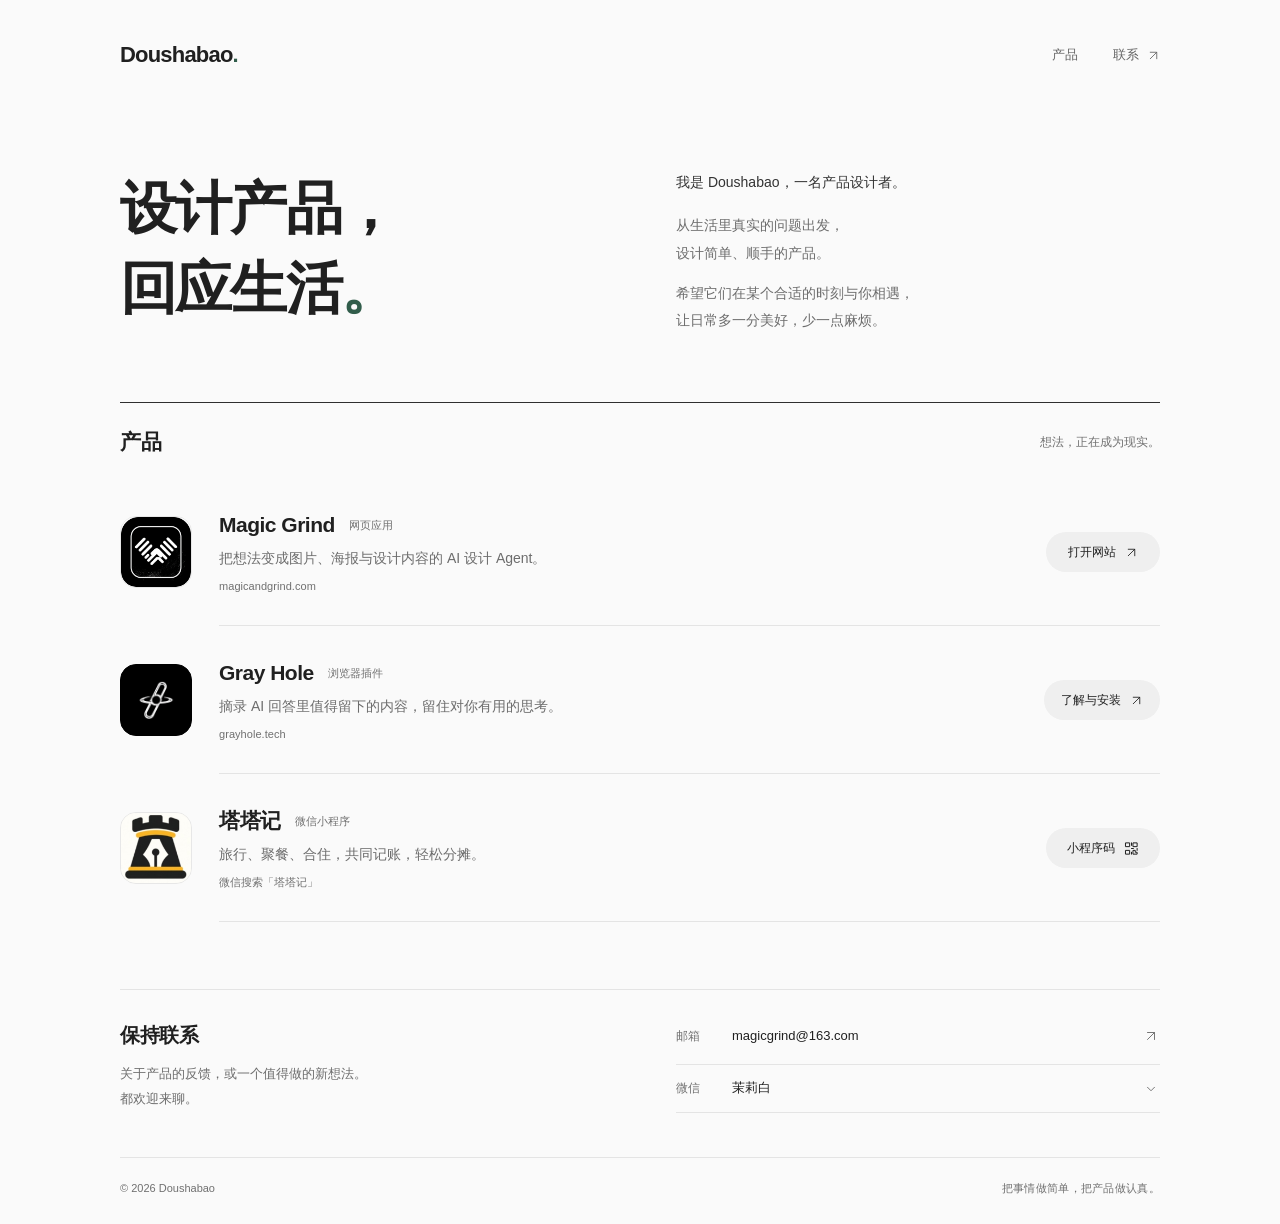
==== index.html @ c33c97a8 "feat: launch minimal Doushabao product directory" ====
<!doctype html>
<html lang="zh-CN">
<head>
<meta charset="UTF-8"><meta name="viewport" content="width=device-width, initial-scale=1">
<meta name="theme-color" content="#fafafa"><meta name="description" content="我是 Doushabao，一名产品设计者。从日常中真实的问题出发，设计简单、顺手的产品。探索 Magic Grind、Gray Hole 和塔塔记。">
<title>Doushabao — 产品与设计</title>
<link rel="icon" href="assets/monogram.svg" type="image/svg+xml"><link rel="stylesheet" href="style.css">
</head>
<body>
<svg class="icon-library" xmlns="http://www.w3.org/2000/svg" aria-hidden="true"><symbol id="arrow" viewBox="0 0 24 24"><path d="M6 18 18 6M6 6h12v12"/></symbol><symbol id="chevron" viewBox="0 0 24 24"><path d="m6 9 6 6 6-6"/></symbol><symbol id="qr" viewBox="0 0 24 24"><path d="M3 3h6v6H3zM15 3h6v6h-6zM3 15h6v6H3zM15 15h3v3h3v3h-6zM21 12v3M12 3v4M12 12h3M12 18v3"/></symbol></svg>
<div class="page">
<header><a class="wordmark" href="./" aria-label="Doushabao 首页">Doushabao<span class="wordmark-period">.</span></a><nav aria-label="主导航"><a href="#products">产品</a><a href="#contact">联系<svg class="icon" aria-hidden="true"><use href="#arrow"/></svg></a></nav></header>
<main>
<section class="intro" aria-labelledby="intro-title"><h1 id="intro-title">设计产品，<br>回应生活<span class="period">。</span></h1><div class="about"><p class="about-name">我是 Doushabao，一名产品设计者。</p><p>从生活里真实的问题出发，<br>设计简单、顺手的产品。</p><p>希望它们在某个合适的时刻与你相遇，<br>让日常多一分美好，少一点麻烦。</p></div></section>
<section id="products" class="products" aria-labelledby="products-heading">
<div class="section-heading"><h2 id="products-heading">产品</h2><span>想法，正在成为现实。</span></div>
<div class="product-list">
<article class="product-row"><img class="product-icon" src="assets/magicgrind.png" alt="Magic Grind 图标" width="72" height="72"><div class="product-info"><div class="product-heading"><h3>Magic Grind</h3><span class="platform">网页应用</span></div><p>把想法变成图片、海报与设计内容的 AI 设计 Agent。</p><span class="product-detail">magicandgrind.com</span></div><a class="action" href="https://magicandgrind.com/" target="_blank" rel="noopener noreferrer" aria-label="打开 Magic Grind 网站">打开网站<svg class="icon" aria-hidden="true"><use href="#arrow"/></svg></a></article>
<article class="product-row"><img class="product-icon grayhole-icon" src="assets/grayhole.png" alt="Gray Hole 图标" width="72" height="72"><div class="product-info"><div class="product-heading"><h3>Gray Hole</h3><span class="platform">浏览器插件</span></div><p>摘录 AI 回答里值得留下的内容，留住对你有用的思考。</p><span class="product-detail">grayhole.tech</span></div><a class="action" href="https://grayhole.tech/" target="_blank" rel="noopener noreferrer" aria-label="了解与安装 Gray Hole 浏览器插件">了解与安装<svg class="icon" aria-hidden="true"><use href="#arrow"/></svg></a></article>
<article class="product-row tata-row"><div class="product-icon tata-icon"><img src="assets/tata-code.png" alt="塔塔记图标"></div><div class="product-info"><div class="product-heading"><h3>塔塔记</h3><span class="platform">微信小程序</span></div><p>旅行、聚餐、合住，共同记账，轻松分摊。</p><span class="product-detail">微信搜索「塔塔记」</span></div><button class="action" type="button" aria-expanded="false" aria-controls="tata-panel" data-panel="tata-panel"><span>小程序码</span><svg class="icon qr-icon" aria-hidden="true"><use href="#qr"/></svg></button></article>
<div class="qr-panel" id="tata-panel" hidden><img class="mini-code" src="assets/tata-code.png" alt="塔塔记微信小程序码" width="190" height="190"><div class="qr-copy"><h3>用微信打开塔塔记</h3><p>微信扫一扫，即可进入小程序。<br>手机上可以保存图片，在微信扫一扫中识别，<br>也可以直接搜索「塔塔记」。</p><div class="qr-actions"><button type="button" data-copy="塔塔记">复制小程序名称</button><a href="assets/tata-code.png" download="塔塔记小程序码.png">保存小程序码<svg class="icon" aria-hidden="true"><use href="#arrow"/></svg></a></div></div></div>
</div>
</section>
<section id="contact" class="contact" aria-labelledby="contact-title"><div><h2 id="contact-title">保持联系</h2><p>关于产品的反馈，或一个值得做的新想法。<br>都欢迎来聊。</p></div><div class="contact-links"><a class="contact-link email" href="mailto:magicgrind@163.com"><span class="contact-label">邮箱</span><span>magicgrind@163.com</span><svg class="icon" aria-hidden="true"><use href="#arrow"/></svg></a><button class="contact-link" type="button" aria-expanded="false" aria-controls="wechat-panel" data-panel="wechat-panel"><span class="contact-label">微信</span><span>茉莉白</span><svg class="icon chevron" aria-hidden="true"><use href="#chevron"/></svg></button></div><div class="qr-panel wechat-panel" id="wechat-panel" hidden><img src="assets/wechat.jpg" class="wechat-code" alt="茉莉白个人微信二维码" width="210" height="310"><div class="qr-copy"><h3>微信 · 茉莉白</h3><p>扫一扫，添加我为朋友。<br>手机上可保存二维码，在微信中识别。</p><a class="text-action" href="assets/wechat.jpg" download="茉莉白微信二维码.jpg">保存微信二维码<svg class="icon" aria-hidden="true"><use href="#arrow"/></svg></a></div></div></section>
</main>
<footer><span>© <span id="year">2026</span> Doushabao</span><span>把事情做简单，把产品做认真。</span></footer>
</div>
<div class="toast" role="status" aria-live="polite"></div><script src="script.js"></script>
</body></html>
---- style.css ----
:root{color-scheme:light;--bg:#fafafa;--ink:#202020;--secondary:#6d6d6d;--subtle:#707070;--line:#e4e4e4;--accent:#315d4b}*{box-sizing:border-box}html{scroll-behavior:smooth;scroll-padding-top:32px}body{margin:0;background:var(--bg);color:var(--ink);font-family:-apple-system,BlinkMacSystemFont,"Segoe UI","PingFang SC","Hiragino Sans GB","Microsoft YaHei",sans-serif;-webkit-font-smoothing:antialiased}a{color:inherit;text-decoration:none}button{font:inherit;color:inherit;cursor:pointer;border:0}button,a{-webkit-tap-highlight-color:transparent;touch-action:manipulation}button:focus-visible,a:focus-visible{outline:2px solid var(--accent);outline-offset:5px}::selection{color:#fff;background:#315d4b}::-webkit-scrollbar{width:7px}::-webkit-scrollbar-thumb{background:#c6c6c6;border-radius:5px;border:2px solid var(--bg)}[hidden]{display:none!important}.icon-library{position:absolute;width:0;height:0;overflow:hidden}.icon{display:inline-block;fill:none;stroke:currentColor;stroke-width:1.6;stroke-linecap:round;stroke-linejoin:round;width:16px;height:16px;flex-shrink:0;vertical-align:middle}.page{max-width:1144px;padding:0 52px;margin:0 auto}header{height:110px;display:flex;justify-content:space-between;align-items:center}.wordmark{font-size:22px;letter-spacing:-.8px;font-weight:670}.wordmark-period{color:var(--accent)}nav{display:flex;align-items:center;gap:35px;font-size:13px}nav a{display:flex;align-items:center;gap:8px;color:#646464}nav a:hover{color:#171717}nav .icon{width:13px;height:13px}.intro{padding:54px 0 68px;display:grid;grid-template-columns:1fr 1fr;align-items:center;gap:72px}h1{font-size:clamp(40px,4.5vw,57px);line-height:1.4;font-weight:650;letter-spacing:-1.8px;margin:0}.period{color:var(--accent)}.about{padding-top:5px;max-width:440px}.about p{font-size:14px;color:var(--secondary);line-height:1.95;margin:0 0 13px}.about p:last-child{margin-bottom:0}.about .about-name{color:#333;font-weight:500;margin-bottom:16px}.section-heading{display:flex;align-items:center;justify-content:space-between;padding:25px 0 22px;border-top:1px solid #2f2f2f}.section-heading h2{font-size:21px;font-weight:600;letter-spacing:-.4px;margin:0}.section-heading>span{font-size:12px;color:var(--subtle)}.product-row{display:grid;grid-template-columns:72px minmax(0,1fr) auto;align-items:center;column-gap:27px;min-height:148px;position:relative;padding:29px 0}.product-row:after{content:"";position:absolute;left:99px;right:0;bottom:0;height:1px;background:var(--line)}.product-icon{width:72px;height:72px;object-fit:contain;border-radius:16px;background:#fff;border:1px solid #e7e7e7;display:block;overflow:hidden}.grayhole-icon{padding:6px;background:#000;border-color:#000}.tata-icon{position:relative;background:#fdfcf6}.tata-icon img{position:absolute;width:234px;height:234px;max-width:none;left:-82px;top:-82px}.product-heading{display:flex;align-items:center;gap:14px;margin-bottom:8px}.product-heading h3{font-size:21px;line-height:1.3;font-weight:600;letter-spacing:-.5px;margin:0}.platform{font-size:11px;color:#707070;white-space:nowrap}.product-info>p{font-size:14px;line-height:1.7;color:var(--secondary);margin:0 0 5px}.product-detail{font-size:11px;color:#707070;letter-spacing:.05px}.action{display:inline-flex;align-items:center;justify-content:center;gap:9px;min-width:114px;padding:10px 16px;border:1px solid transparent;background:#efefef;border-radius:24px;font-size:12px;white-space:nowrap;line-height:1.35;transition:background .16s,color .16s,border-color .16s}.action:hover{background:#242424;color:white}.action[aria-expanded=true]{border-color:#979797;background:transparent}.action .icon{width:13px;height:13px}.action .qr-icon{width:15px;height:15px}.qr-panel{margin:20px 0 0 99px;background:#f0f1ee;border:1px solid #e4e6df;border-radius:8px;padding:25px 30px;display:flex;align-items:center;gap:34px}.mini-code{width:174px;height:174px;object-fit:contain;border-radius:4px;flex-shrink:0}.qr-copy h3{font-size:16px;font-weight:550;line-height:1.5;margin:0 0 10px}.qr-copy p{font-size:12px;line-height:1.9;color:#62675f;margin:0 0 16px}.qr-actions{display:flex;align-items:center;gap:22px;flex-wrap:wrap}.qr-actions button{background:#283e32;color:#fff;border-radius:5px;padding:9px 13px;font-size:11px}.qr-actions a,.text-action{display:inline-flex;align-items:center;gap:6px;font-size:11px;color:#3b5342;line-height:1.8}.qr-actions a:hover,.text-action:hover{text-decoration:underline;text-underline-offset:4px}.qr-actions .icon,.text-action .icon{width:12px;height:12px}.contact{display:grid;grid-template-columns:1fr 1fr;column-gap:72px;margin:67px 0 0;padding:31px 0 44px;border-top:1px solid var(--line);align-items:start}.contact h2{font-size:20px;font-weight:600;letter-spacing:-.4px;line-height:1.4;margin:0 0 13px}.contact>div>p{font-size:13px;color:var(--secondary);line-height:1.9;margin:0}.contact-links{padding-top:0}.contact-link{width:100%;display:grid;grid-template-columns:40px minmax(0,1fr) 16px;align-items:center;column-gap:16px;padding:14px 0;text-align:left;background:transparent;font-size:13px;border-bottom:1px solid var(--line);line-height:1.4}.contact-link:first-child{padding-top:3px;padding-bottom:16px}.contact-link:hover>span:nth-child(2){color:var(--accent)}.contact-label{font-size:12px;color:#707070}.contact-link .icon{width:14px;height:14px;color:#6d6d6d}.chevron{transition:transform .2s}.contact-link[aria-expanded=true] .chevron{transform:rotate(180deg)}.wechat-panel{grid-column:1/-1;margin:26px 0 0;padding:20px 34px;gap:35px}.wechat-code{width:175px;height:auto;object-fit:contain;border-radius:4px}.wechat-panel .qr-copy{flex:1}.text-action{font-size:12px}footer{display:flex;align-items:center;justify-content:space-between;border-top:1px solid var(--line);padding:22px 0 27px;font-size:11px;color:#707070;line-height:1.6}footer>span:last-child{font-size:11px;letter-spacing:.3px}.toast{position:fixed;bottom:26px;left:50%;transform:translate(-50%,14px);opacity:0;pointer-events:none;color:#fff;background:#242424;border-radius:7px;padding:13px 19px;font-size:12px;line-height:1.6;max-width:calc(100% - 32px);width:max-content;transition:opacity .16s,transform .16s}.toast.visible{opacity:1;transform:translate(-50%,0)}
@media(min-width:1450px){.intro{padding-top:69px;padding-bottom:80px}}
@media(max-width:900px){.page{padding:0 36px}.intro{gap:36px}.contact{column-gap:36px}.product-row{column-gap:22px}.product-row:after{left:94px}.qr-panel{margin-left:94px;padding:22px;gap:22px}.wechat-panel{margin-left:0}.about p{font-size:13px}.action{min-width:108px}.product-info>p{font-size:12px}}
@media(max-width:650px){html{scroll-padding-top:20px}.page{padding:0 23px}header{height:84px}.wordmark{font-size:21px}nav{font-size:12px;gap:23px}nav .icon{width:12px;height:12px}.intro{grid-template-columns:1fr;gap:29px;padding:30px 0 43px}h1{font-size:42px;letter-spacing:-1.3px;line-height:1.4}.about{padding:0}.about p{font-size:13px;line-height:1.9;margin-bottom:12px}.about .about-name{margin-bottom:12px}.section-heading{padding:22px 0 11px}.section-heading h2{font-size:19px}.section-heading>span{font-size:11px}.product-row{grid-template-columns:54px minmax(0,1fr) auto;column-gap:13px;min-height:141px;padding:26px 0;align-items:start}.product-icon{width:54px;height:54px;border-radius:12px;margin-top:3px}.tata-icon img{width:176px;height:176px;left:-62px;top:-62px}.grayhole-icon{padding:4px}.product-row:after{left:67px}.product-heading{flex-direction:column;align-items:flex-start;gap:4px;margin-bottom:7px}.product-heading h3{font-size:17px;letter-spacing:-.4px}.platform{font-size:11px}.product-info>p{font-size:12px;line-height:1.7;margin-bottom:7px}.product-detail{font-size:11px;line-height:1.5;display:block}.action{font-size:11px;min-width:77px;padding:9px 11px;gap:4px;margin-top:12px}.action .icon{width:11px;height:11px}.action .qr-icon{width:12px;height:12px}.qr-panel{margin:16px 0 0;padding:23px 18px;flex-direction:column;gap:20px;align-items:center;text-align:center}.mini-code{width:190px;height:190px}.qr-copy p{font-size:11px}.qr-actions{justify-content:center;gap:16px}.qr-copy h3{font-size:16px}.contact{grid-template-columns:1fr;gap:25px;margin:42px 0 0;padding:29px 0 34px}.contact h2{font-size:19px}.contact>div>p{font-size:12px}.contact-links{padding:0}.contact-link{font-size:13px;padding:16px 0;grid-template-columns:36px minmax(0,1fr) 16px}.contact-link:first-child{padding-top:0}.contact-label{font-size:11px}.wechat-panel{grid-column:auto;margin-top:0;gap:15px}.wechat-code{width:210px}.text-action{font-size:11px}footer{font-size:11px;gap:20px;padding:21px 0 25px;align-items:flex-start}footer>span:last-child{font-size:11px;max-width:140px;letter-spacing:0;text-align:right}}
@media(max-width:370px){.page{padding-left:18px;padding-right:18px}h1{font-size:38px}.product-row{column-gap:10px;grid-template-columns:46px minmax(0,1fr) auto}.product-icon{width:46px;height:46px;border-radius:10px}.tata-icon img{width:150px;height:150px;left:-53px;top:-53px}.product-heading h3{font-size:16px}.action{min-width:70px;padding:8px;font-size:11px}.product-row:after{left:56px}.product-detail{font-size:11px}.section-heading>span{font-size:11px}}
@media(prefers-reduced-motion:reduce){html{scroll-behavior:auto}*,*:before,*:after{transition:none!important}}

.action{min-height:40px}.contact-link{min-height:44px}
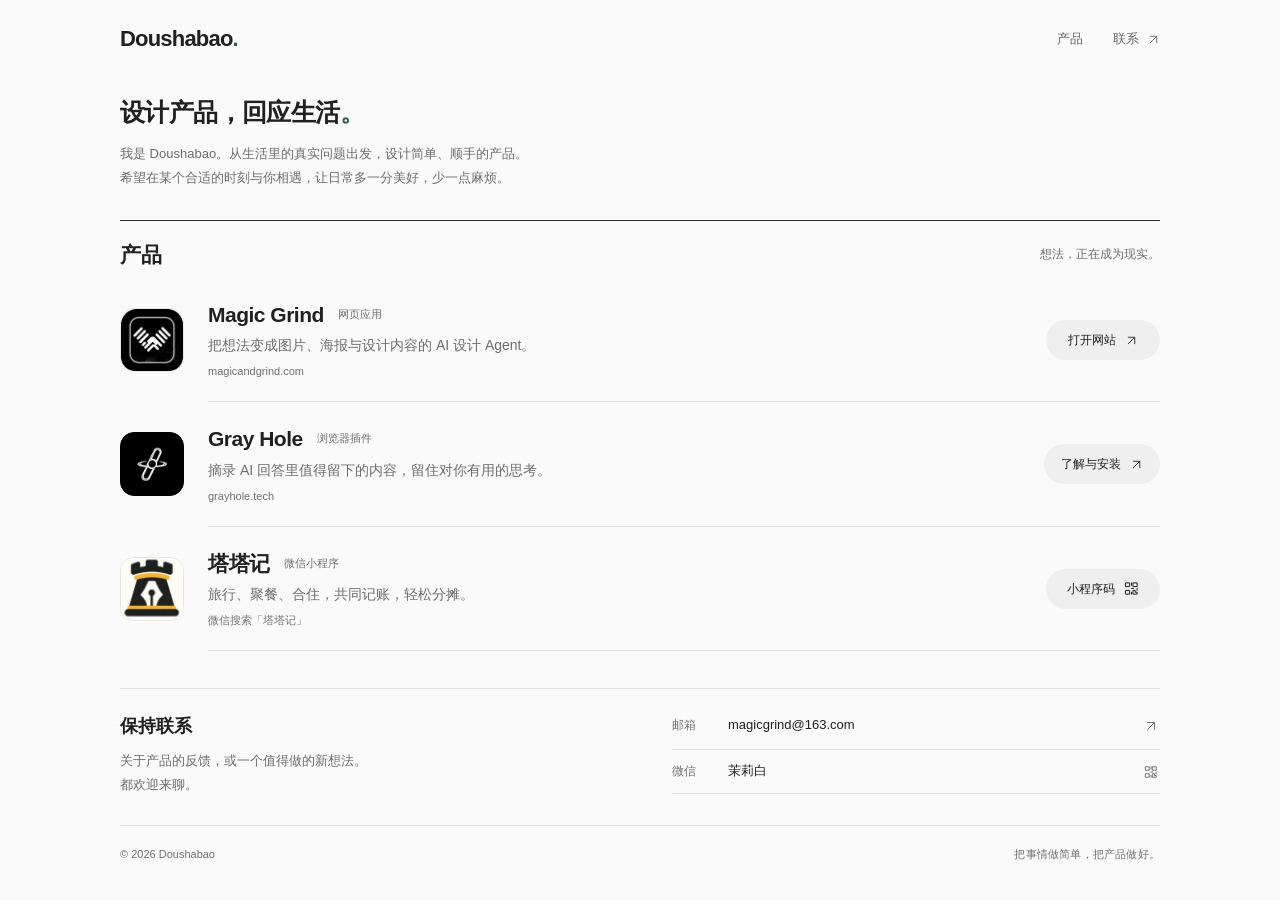
==== commit 3f43dde4: "refine: compact product list and show QR codes in dialogs" ====
--- a/index.html
+++ b/index.html
@@ -11,19 +11,21 @@
 <div class="page">
 <header><a class="wordmark" href="./" aria-label="Doushabao 首页">Doushabao<span class="wordmark-period">.</span></a><nav aria-label="主导航"><a href="#products">产品</a><a href="#contact">联系<svg class="icon" aria-hidden="true"><use href="#arrow"/></svg></a></nav></header>
 <main>
-<section class="intro" aria-labelledby="intro-title"><h1 id="intro-title">设计产品，<br>回应生活<span class="period">。</span></h1><div class="about"><p class="about-name">我是 Doushabao，一名产品设计者。</p><p>从生活里真实的问题出发，<br>设计简单、顺手的产品。</p><p>希望它们在某个合适的时刻与你相遇，<br>让日常多一分美好，少一点麻烦。</p></div></section>
+<section class="intro" aria-labelledby="intro-title"><h1 id="intro-title">设计产品，回应生活<span class="period">。</span></h1><p>我是 Doushabao。从生活里的真实问题出发，设计简单、顺手的产品。<br class="intro-break">希望在某个合适的时刻与你相遇，让日常多一分美好，少一点麻烦。</p></section>
 <section id="products" class="products" aria-labelledby="products-heading">
 <div class="section-heading"><h2 id="products-heading">产品</h2><span>想法，正在成为现实。</span></div>
 <div class="product-list">
 <article class="product-row"><img class="product-icon" src="assets/magicgrind.png" alt="Magic Grind 图标" width="72" height="72"><div class="product-info"><div class="product-heading"><h3>Magic Grind</h3><span class="platform">网页应用</span></div><p>把想法变成图片、海报与设计内容的 AI 设计 Agent。</p><span class="product-detail">magicandgrind.com</span></div><a class="action" href="https://magicandgrind.com/" target="_blank" rel="noopener noreferrer" aria-label="打开 Magic Grind 网站">打开网站<svg class="icon" aria-hidden="true"><use href="#arrow"/></svg></a></article>
 <article class="product-row"><img class="product-icon grayhole-icon" src="assets/grayhole.png" alt="Gray Hole 图标" width="72" height="72"><div class="product-info"><div class="product-heading"><h3>Gray Hole</h3><span class="platform">浏览器插件</span></div><p>摘录 AI 回答里值得留下的内容，留住对你有用的思考。</p><span class="product-detail">grayhole.tech</span></div><a class="action" href="https://grayhole.tech/" target="_blank" rel="noopener noreferrer" aria-label="了解与安装 Gray Hole 浏览器插件">了解与安装<svg class="icon" aria-hidden="true"><use href="#arrow"/></svg></a></article>
-<article class="product-row tata-row"><div class="product-icon tata-icon"><img src="assets/tata-code.png" alt="塔塔记图标"></div><div class="product-info"><div class="product-heading"><h3>塔塔记</h3><span class="platform">微信小程序</span></div><p>旅行、聚餐、合住，共同记账，轻松分摊。</p><span class="product-detail">微信搜索「塔塔记」</span></div><button class="action" type="button" aria-expanded="false" aria-controls="tata-panel" data-panel="tata-panel"><span>小程序码</span><svg class="icon qr-icon" aria-hidden="true"><use href="#qr"/></svg></button></article>
-<div class="qr-panel" id="tata-panel" hidden><img class="mini-code" src="assets/tata-code.png" alt="塔塔记微信小程序码" width="190" height="190"><div class="qr-copy"><h3>用微信打开塔塔记</h3><p>微信扫一扫，即可进入小程序。<br>手机上可以保存图片，在微信扫一扫中识别，<br>也可以直接搜索「塔塔记」。</p><div class="qr-actions"><button type="button" data-copy="塔塔记">复制小程序名称</button><a href="assets/tata-code.png" download="塔塔记小程序码.png">保存小程序码<svg class="icon" aria-hidden="true"><use href="#arrow"/></svg></a></div></div></div>
+<article class="product-row tata-row"><div class="product-icon tata-icon"><img src="assets/tata-code.png" alt="塔塔记图标"></div><div class="product-info"><div class="product-heading"><h3>塔塔记</h3><span class="platform">微信小程序</span></div><p>旅行、聚餐、合住，共同记账，轻松分摊。</p><span class="product-detail">微信搜索「塔塔记」</span></div><button class="action" type="button" aria-haspopup="dialog" aria-controls="tata-dialog" data-dialog="tata-dialog"><span>小程序码</span><svg class="icon qr-icon" aria-hidden="true"><use href="#qr"/></svg></button></article>
+
 </div>
 </section>
-<section id="contact" class="contact" aria-labelledby="contact-title"><div><h2 id="contact-title">保持联系</h2><p>关于产品的反馈，或一个值得做的新想法。<br>都欢迎来聊。</p></div><div class="contact-links"><a class="contact-link email" href="mailto:magicgrind@163.com"><span class="contact-label">邮箱</span><span>magicgrind@163.com</span><svg class="icon" aria-hidden="true"><use href="#arrow"/></svg></a><button class="contact-link" type="button" aria-expanded="false" aria-controls="wechat-panel" data-panel="wechat-panel"><span class="contact-label">微信</span><span>茉莉白</span><svg class="icon chevron" aria-hidden="true"><use href="#chevron"/></svg></button></div><div class="qr-panel wechat-panel" id="wechat-panel" hidden><img src="assets/wechat.jpg" class="wechat-code" alt="茉莉白个人微信二维码" width="210" height="310"><div class="qr-copy"><h3>微信 · 茉莉白</h3><p>扫一扫，添加我为朋友。<br>手机上可保存二维码，在微信中识别。</p><a class="text-action" href="assets/wechat.jpg" download="茉莉白微信二维码.jpg">保存微信二维码<svg class="icon" aria-hidden="true"><use href="#arrow"/></svg></a></div></div></section>
+<section id="contact" class="contact" aria-labelledby="contact-title"><div><h2 id="contact-title">保持联系</h2><p>关于产品的反馈，或一个值得做的新想法。<br>都欢迎来聊。</p></div><div class="contact-links"><a class="contact-link email" href="mailto:magicgrind@163.com"><span class="contact-label">邮箱</span><span>magicgrind@163.com</span><svg class="icon" aria-hidden="true"><use href="#arrow"/></svg></a><button class="contact-link" type="button" aria-haspopup="dialog" aria-controls="wechat-dialog" data-dialog="wechat-dialog"><span class="contact-label">微信</span><span>茉莉白</span><svg class="icon qr-icon" aria-hidden="true"><use href="#qr"/></svg></button></div></section>
 </main>
-<footer><span>© <span id="year">2026</span> Doushabao</span><span>把事情做简单，把产品做认真。</span></footer>
+<footer><span>© <span id="year">2026</span> Doushabao</span><span>把事情做简单，把产品做好。</span></footer>
 </div>
+<dialog id="tata-dialog" class="qr-dialog" aria-labelledby="tata-dialog-title"><button type="button" class="dialog-close" aria-label="关闭弹窗"><svg class="icon" viewBox="0 0 24 24" aria-hidden="true"><path d="m6 6 12 12M18 6 6 18"/></svg></button><h2 id="tata-dialog-title">微信打开塔塔记</h2><p class="dialog-description">扫一扫，或在微信中搜索「塔塔记」。</p><img class="mini-code" src="assets/tata-code.png" alt="塔塔记微信小程序码" width="230" height="230"><p class="dialog-hint">手机上可保存图片，在微信扫一扫中识别。</p><div class="dialog-actions"><button class="primary-button" type="button" data-copy="塔塔记">复制小程序名称</button><a class="secondary-button" href="assets/tata-code.png" download="塔塔记小程序码.png">保存小程序码</a></div><p class="copy-feedback" role="status" aria-live="polite"></p></dialog>
+<dialog id="wechat-dialog" class="qr-dialog" aria-labelledby="wechat-dialog-title"><button type="button" class="dialog-close" aria-label="关闭弹窗"><svg class="icon" viewBox="0 0 24 24" aria-hidden="true"><path d="m6 6 12 12M18 6 6 18"/></svg></button><h2 id="wechat-dialog-title">微信 · 茉莉白</h2><p class="dialog-description">关于产品，关于新的想法，都欢迎聊聊。</p><img class="wechat-code" src="assets/wechat.jpg" alt="茉莉白个人微信二维码" width="210" height="310"><p class="dialog-hint">扫一扫，或保存二维码后在微信中识别。</p><div class="dialog-actions"><a class="primary-button" href="assets/wechat.jpg" download="茉莉白微信二维码.jpg">保存微信二维码</a></div></dialog>
 <div class="toast" role="status" aria-live="polite"></div><script src="script.js"></script>
 </body></html>
--- a/style.css
+++ b/style.css
@@ -1,8 +1,23 @@
-:root{color-scheme:light;--bg:#fafafa;--ink:#202020;--secondary:#6d6d6d;--subtle:#707070;--line:#e4e4e4;--accent:#315d4b}*{box-sizing:border-box}html{scroll-behavior:smooth;scroll-padding-top:32px}body{margin:0;background:var(--bg);color:var(--ink);font-family:-apple-system,BlinkMacSystemFont,"Segoe UI","PingFang SC","Hiragino Sans GB","Microsoft YaHei",sans-serif;-webkit-font-smoothing:antialiased}a{color:inherit;text-decoration:none}button{font:inherit;color:inherit;cursor:pointer;border:0}button,a{-webkit-tap-highlight-color:transparent;touch-action:manipulation}button:focus-visible,a:focus-visible{outline:2px solid var(--accent);outline-offset:5px}::selection{color:#fff;background:#315d4b}::-webkit-scrollbar{width:7px}::-webkit-scrollbar-thumb{background:#c6c6c6;border-radius:5px;border:2px solid var(--bg)}[hidden]{display:none!important}.icon-library{position:absolute;width:0;height:0;overflow:hidden}.icon{display:inline-block;fill:none;stroke:currentColor;stroke-width:1.6;stroke-linecap:round;stroke-linejoin:round;width:16px;height:16px;flex-shrink:0;vertical-align:middle}.page{max-width:1144px;padding:0 52px;margin:0 auto}header{height:110px;display:flex;justify-content:space-between;align-items:center}.wordmark{font-size:22px;letter-spacing:-.8px;font-weight:670}.wordmark-period{color:var(--accent)}nav{display:flex;align-items:center;gap:35px;font-size:13px}nav a{display:flex;align-items:center;gap:8px;color:#646464}nav a:hover{color:#171717}nav .icon{width:13px;height:13px}.intro{padding:54px 0 68px;display:grid;grid-template-columns:1fr 1fr;align-items:center;gap:72px}h1{font-size:clamp(40px,4.5vw,57px);line-height:1.4;font-weight:650;letter-spacing:-1.8px;margin:0}.period{color:var(--accent)}.about{padding-top:5px;max-width:440px}.about p{font-size:14px;color:var(--secondary);line-height:1.95;margin:0 0 13px}.about p:last-child{margin-bottom:0}.about .about-name{color:#333;font-weight:500;margin-bottom:16px}.section-heading{display:flex;align-items:center;justify-content:space-between;padding:25px 0 22px;border-top:1px solid #2f2f2f}.section-heading h2{font-size:21px;font-weight:600;letter-spacing:-.4px;margin:0}.section-heading>span{font-size:12px;color:var(--subtle)}.product-row{display:grid;grid-template-columns:72px minmax(0,1fr) auto;align-items:center;column-gap:27px;min-height:148px;position:relative;padding:29px 0}.product-row:after{content:"";position:absolute;left:99px;right:0;bottom:0;height:1px;background:var(--line)}.product-icon{width:72px;height:72px;object-fit:contain;border-radius:16px;background:#fff;border:1px solid #e7e7e7;display:block;overflow:hidden}.grayhole-icon{padding:6px;background:#000;border-color:#000}.tata-icon{position:relative;background:#fdfcf6}.tata-icon img{position:absolute;width:234px;height:234px;max-width:none;left:-82px;top:-82px}.product-heading{display:flex;align-items:center;gap:14px;margin-bottom:8px}.product-heading h3{font-size:21px;line-height:1.3;font-weight:600;letter-spacing:-.5px;margin:0}.platform{font-size:11px;color:#707070;white-space:nowrap}.product-info>p{font-size:14px;line-height:1.7;color:var(--secondary);margin:0 0 5px}.product-detail{font-size:11px;color:#707070;letter-spacing:.05px}.action{display:inline-flex;align-items:center;justify-content:center;gap:9px;min-width:114px;padding:10px 16px;border:1px solid transparent;background:#efefef;border-radius:24px;font-size:12px;white-space:nowrap;line-height:1.35;transition:background .16s,color .16s,border-color .16s}.action:hover{background:#242424;color:white}.action[aria-expanded=true]{border-color:#979797;background:transparent}.action .icon{width:13px;height:13px}.action .qr-icon{width:15px;height:15px}.qr-panel{margin:20px 0 0 99px;background:#f0f1ee;border:1px solid #e4e6df;border-radius:8px;padding:25px 30px;display:flex;align-items:center;gap:34px}.mini-code{width:174px;height:174px;object-fit:contain;border-radius:4px;flex-shrink:0}.qr-copy h3{font-size:16px;font-weight:550;line-height:1.5;margin:0 0 10px}.qr-copy p{font-size:12px;line-height:1.9;color:#62675f;margin:0 0 16px}.qr-actions{display:flex;align-items:center;gap:22px;flex-wrap:wrap}.qr-actions button{background:#283e32;color:#fff;border-radius:5px;padding:9px 13px;font-size:11px}.qr-actions a,.text-action{display:inline-flex;align-items:center;gap:6px;font-size:11px;color:#3b5342;line-height:1.8}.qr-actions a:hover,.text-action:hover{text-decoration:underline;text-underline-offset:4px}.qr-actions .icon,.text-action .icon{width:12px;height:12px}.contact{display:grid;grid-template-columns:1fr 1fr;column-gap:72px;margin:67px 0 0;padding:31px 0 44px;border-top:1px solid var(--line);align-items:start}.contact h2{font-size:20px;font-weight:600;letter-spacing:-.4px;line-height:1.4;margin:0 0 13px}.contact>div>p{font-size:13px;color:var(--secondary);line-height:1.9;margin:0}.contact-links{padding-top:0}.contact-link{width:100%;display:grid;grid-template-columns:40px minmax(0,1fr) 16px;align-items:center;column-gap:16px;padding:14px 0;text-align:left;background:transparent;font-size:13px;border-bottom:1px solid var(--line);line-height:1.4}.contact-link:first-child{padding-top:3px;padding-bottom:16px}.contact-link:hover>span:nth-child(2){color:var(--accent)}.contact-label{font-size:12px;color:#707070}.contact-link .icon{width:14px;height:14px;color:#6d6d6d}.chevron{transition:transform .2s}.contact-link[aria-expanded=true] .chevron{transform:rotate(180deg)}.wechat-panel{grid-column:1/-1;margin:26px 0 0;padding:20px 34px;gap:35px}.wechat-code{width:175px;height:auto;object-fit:contain;border-radius:4px}.wechat-panel .qr-copy{flex:1}.text-action{font-size:12px}footer{display:flex;align-items:center;justify-content:space-between;border-top:1px solid var(--line);padding:22px 0 27px;font-size:11px;color:#707070;line-height:1.6}footer>span:last-child{font-size:11px;letter-spacing:.3px}.toast{position:fixed;bottom:26px;left:50%;transform:translate(-50%,14px);opacity:0;pointer-events:none;color:#fff;background:#242424;border-radius:7px;padding:13px 19px;font-size:12px;line-height:1.6;max-width:calc(100% - 32px);width:max-content;transition:opacity .16s,transform .16s}.toast.visible{opacity:1;transform:translate(-50%,0)}
-@media(min-width:1450px){.intro{padding-top:69px;padding-bottom:80px}}
-@media(max-width:900px){.page{padding:0 36px}.intro{gap:36px}.contact{column-gap:36px}.product-row{column-gap:22px}.product-row:after{left:94px}.qr-panel{margin-left:94px;padding:22px;gap:22px}.wechat-panel{margin-left:0}.about p{font-size:13px}.action{min-width:108px}.product-info>p{font-size:12px}}
-@media(max-width:650px){html{scroll-padding-top:20px}.page{padding:0 23px}header{height:84px}.wordmark{font-size:21px}nav{font-size:12px;gap:23px}nav .icon{width:12px;height:12px}.intro{grid-template-columns:1fr;gap:29px;padding:30px 0 43px}h1{font-size:42px;letter-spacing:-1.3px;line-height:1.4}.about{padding:0}.about p{font-size:13px;line-height:1.9;margin-bottom:12px}.about .about-name{margin-bottom:12px}.section-heading{padding:22px 0 11px}.section-heading h2{font-size:19px}.section-heading>span{font-size:11px}.product-row{grid-template-columns:54px minmax(0,1fr) auto;column-gap:13px;min-height:141px;padding:26px 0;align-items:start}.product-icon{width:54px;height:54px;border-radius:12px;margin-top:3px}.tata-icon img{width:176px;height:176px;left:-62px;top:-62px}.grayhole-icon{padding:4px}.product-row:after{left:67px}.product-heading{flex-direction:column;align-items:flex-start;gap:4px;margin-bottom:7px}.product-heading h3{font-size:17px;letter-spacing:-.4px}.platform{font-size:11px}.product-info>p{font-size:12px;line-height:1.7;margin-bottom:7px}.product-detail{font-size:11px;line-height:1.5;display:block}.action{font-size:11px;min-width:77px;padding:9px 11px;gap:4px;margin-top:12px}.action .icon{width:11px;height:11px}.action .qr-icon{width:12px;height:12px}.qr-panel{margin:16px 0 0;padding:23px 18px;flex-direction:column;gap:20px;align-items:center;text-align:center}.mini-code{width:190px;height:190px}.qr-copy p{font-size:11px}.qr-actions{justify-content:center;gap:16px}.qr-copy h3{font-size:16px}.contact{grid-template-columns:1fr;gap:25px;margin:42px 0 0;padding:29px 0 34px}.contact h2{font-size:19px}.contact>div>p{font-size:12px}.contact-links{padding:0}.contact-link{font-size:13px;padding:16px 0;grid-template-columns:36px minmax(0,1fr) 16px}.contact-link:first-child{padding-top:0}.contact-label{font-size:11px}.wechat-panel{grid-column:auto;margin-top:0;gap:15px}.wechat-code{width:210px}.text-action{font-size:11px}footer{font-size:11px;gap:20px;padding:21px 0 25px;align-items:flex-start}footer>span:last-child{font-size:11px;max-width:140px;letter-spacing:0;text-align:right}}
-@media(max-width:370px){.page{padding-left:18px;padding-right:18px}h1{font-size:38px}.product-row{column-gap:10px;grid-template-columns:46px minmax(0,1fr) auto}.product-icon{width:46px;height:46px;border-radius:10px}.tata-icon img{width:150px;height:150px;left:-53px;top:-53px}.product-heading h3{font-size:16px}.action{min-width:70px;padding:8px;font-size:11px}.product-row:after{left:56px}.product-detail{font-size:11px}.section-heading>span{font-size:11px}}
+:root{color-scheme:light;--bg:#fafafa;--ink:#202020;--secondary:#6d6d6d;--subtle:#707070;--line:#e4e4e4;--accent:#315d4b}
+*{box-sizing:border-box}
+html{scroll-behavior:smooth;scroll-padding-top:24px}
+body{margin:0;background:var(--bg);color:var(--ink);font-family:-apple-system,BlinkMacSystemFont,"Segoe UI","PingFang SC","Hiragino Sans GB","Microsoft YaHei",sans-serif;-webkit-font-smoothing:antialiased}
+a{color:inherit;text-decoration:none}button{font:inherit;color:inherit;cursor:pointer;border:0}button,a{-webkit-tap-highlight-color:transparent;touch-action:manipulation}button:focus-visible,a:focus-visible{outline:2px solid var(--accent);outline-offset:4px}::selection{color:white;background:var(--accent)}
+::-webkit-scrollbar{width:7px}::-webkit-scrollbar-thumb{background:#c6c6c6;border-radius:5px;border:2px solid var(--bg)}
+.icon-library{position:absolute;width:0;height:0;overflow:hidden}.icon{display:inline-block;fill:none;stroke:currentColor;stroke-width:1.6;stroke-linecap:round;stroke-linejoin:round;width:16px;height:16px;flex-shrink:0;vertical-align:middle}
+.page{max-width:1144px;padding:0 52px;margin:0 auto}
+header{height:78px;display:flex;justify-content:space-between;align-items:center}.wordmark{font-size:22px;letter-spacing:-.8px;font-weight:670}.wordmark-period,.period{color:var(--accent)}nav{display:flex;align-items:center;gap:30px;font-size:13px}nav a{display:flex;align-items:center;gap:8px;color:#646464}nav a:hover{color:#171717}nav .icon{width:13px;height:13px}
+.intro{padding:16px 0 29px}h1{font-size:25px;line-height:1.5;font-weight:600;letter-spacing:-.6px;margin:0 0 10px}.intro p{margin:0;font-size:13px;color:var(--secondary);line-height:1.9}
+.section-heading{display:flex;align-items:center;justify-content:space-between;padding:20px 0 9px;border-top:1px solid #2f2f2f}.section-heading h2{font-size:21px;font-weight:600;letter-spacing:-.4px;margin:0}.section-heading>span{font-size:12px;color:var(--subtle)}
+.product-row{display:grid;grid-template-columns:64px minmax(0,1fr) auto;align-items:center;column-gap:24px;min-height:121px;position:relative;padding:23px 0}.product-row:after{content:"";position:absolute;left:88px;right:0;bottom:0;height:1px;background:var(--line)}
+.product-icon{width:64px;height:64px;object-fit:contain;border-radius:14px;background:#fff;border:1px solid #e7e7e7;display:block;overflow:hidden}.grayhole-icon{padding:5px;background:#000;border-color:#000}.tata-icon{position:relative;background:#fdfcf6}.tata-icon img{position:absolute;width:208px;height:208px;max-width:none;left:-73px;top:-73px}
+.product-heading{display:flex;align-items:center;gap:14px;margin-bottom:6px}.product-heading h3{font-size:21px;line-height:1.3;font-weight:600;letter-spacing:-.5px;margin:0}.platform{font-size:11px;color:var(--subtle);white-space:nowrap}.product-info>p{font-size:14px;line-height:1.65;color:var(--secondary);margin:0 0 4px}.product-detail{font-size:11px;color:var(--subtle)}
+.action{display:inline-flex;align-items:center;justify-content:center;gap:9px;min-width:114px;min-height:40px;padding:10px 16px;border:1px solid transparent;background:#efefef;border-radius:24px;font-size:12px;white-space:nowrap;line-height:1.35;transition:background .16s,color .16s}.action:hover{background:#242424;color:#fff}.action .icon{width:13px;height:13px}.action .qr-icon{width:15px;height:15px}
+.contact{display:grid;grid-template-columns:1fr 1fr;column-gap:64px;margin:37px 0 0;padding:25px 0 28px;border-top:1px solid var(--line);align-items:start}.contact h2{font-size:18px;font-weight:600;line-height:1.4;margin:0 0 10px}.contact>div>p{font-size:13px;color:var(--secondary);line-height:1.85;margin:0}.contact-link{width:100%;display:grid;grid-template-columns:40px minmax(0,1fr) 16px;align-items:center;column-gap:16px;min-height:44px;padding:12px 0;text-align:left;background:transparent;font-size:13px;border-bottom:1px solid var(--line);line-height:1.4}.contact-link:first-child{padding-top:0;padding-bottom:12px;min-height:36px}.contact-link:hover>span:nth-child(2){color:var(--accent)}.contact-label{font-size:12px;color:var(--subtle)}.contact-link .icon{width:14px;height:14px;color:var(--secondary)}
+footer{display:flex;align-items:center;justify-content:space-between;border-top:1px solid var(--line);padding:20px 0 24px;font-size:11px;color:var(--subtle);line-height:1.6}footer>span:last-child{letter-spacing:.2px}
+.qr-dialog{border:1px solid #dedede;border-radius:12px;width:calc(100% - 32px);max-width:420px;max-height:calc(100dvh - 40px);padding:30px 24px 24px;background:#fff;color:var(--ink);text-align:center;box-shadow:0 20px 80px #0002;overflow:auto}.qr-dialog::backdrop{background:#0007}.dialog-close{position:absolute;right:9px;top:9px;display:grid;place-items:center;width:36px;height:36px;background:transparent;border-radius:50%;color:#666}.dialog-close:hover{background:#f0f0f0}.dialog-close .icon{width:19px;height:19px}.qr-dialog h2{font-size:21px;font-weight:600;line-height:1.4;margin:8px 0 9px}.dialog-description{font-size:12px;color:var(--secondary);line-height:1.8;margin:0 0 18px}.mini-code{width:230px;max-width:100%;height:auto;display:block;margin:0 auto}.wechat-code{width:210px;max-width:100%;height:auto;display:block;margin:0 auto}.dialog-hint{font-size:12px;color:var(--secondary);line-height:1.8;margin:17px 0}.dialog-actions{display:flex;justify-content:center;align-items:center;gap:10px;flex-wrap:wrap}.primary-button,.secondary-button{display:inline-flex;align-items:center;justify-content:center;min-height:40px;padding:10px 15px;border-radius:6px;font-size:12px;line-height:1.5}.primary-button{color:#fff;background:#242424}.primary-button:hover{background:#444}.secondary-button{background:#efefef}.secondary-button:hover{background:#e4e4e4}.copy-feedback{font-size:12px;line-height:1.8;color:var(--accent);min-height:22px;margin:12px 0 0}.modal-open{overflow:hidden}
+.toast{position:fixed;bottom:26px;left:50%;transform:translate(-50%,14px);opacity:0;pointer-events:none;color:#fff;background:#242424;border-radius:7px;padding:13px 19px;font-size:12px;line-height:1.6;max-width:calc(100% - 32px);width:max-content;transition:opacity .16s,transform .16s}.toast.visible{opacity:1;transform:translate(-50%,0)}
+@media(max-width:900px){.page{padding:0 36px}.contact{column-gap:36px}.product-row{column-gap:20px}.product-row:after{left:84px}.product-info>p{font-size:13px}}
+@media(max-width:650px){.page{padding:0 23px}header{height:68px}.wordmark{font-size:21px}nav{font-size:12px;gap:23px}.intro{padding:9px 0 22px}h1{font-size:23px;letter-spacing:-.5px;margin-bottom:9px}.intro p{font-size:12px;line-height:1.9}.intro-break{display:none}.section-heading{padding:17px 0 7px}.section-heading h2{font-size:19px}.section-heading>span{font-size:11px}.product-row{grid-template-columns:54px minmax(0,1fr) auto;column-gap:13px;min-height:128px;padding:20px 0;align-items:start}.product-icon{width:54px;height:54px;border-radius:12px;margin-top:3px}.tata-icon img{width:176px;height:176px;left:-62px;top:-62px}.grayhole-icon{padding:4px}.product-row:after{left:67px}.product-heading{flex-direction:column;align-items:flex-start;gap:4px;margin-bottom:6px}.product-heading h3{font-size:17px;letter-spacing:-.4px}.product-info>p{font-size:12px;line-height:1.7;margin-bottom:6px}.product-detail{font-size:11px;line-height:1.5;display:block}.action{font-size:11px;min-width:77px;padding:9px 11px;gap:4px;margin-top:12px}.action .icon{width:11px;height:11px}.action .qr-icon{width:12px;height:12px}.contact{grid-template-columns:1fr;gap:18px;margin:29px 0 0;padding:23px 0 25px}.contact>div>p{font-size:12px}.contact-link{grid-template-columns:36px minmax(0,1fr) 16px;padding:14px 0}.contact-label{font-size:11px}footer{gap:20px;padding:19px 0 22px;align-items:flex-start}footer>span:last-child{max-width:140px;text-align:right}.qr-dialog{padding:29px 20px 21px}.qr-dialog h2{font-size:20px}.dialog-actions{gap:8px}.primary-button,.secondary-button{padding:10px 12px;font-size:12px}}
+@media(max-width:370px){.page{padding:0 18px}h1{font-size:22px}.product-row{column-gap:10px;grid-template-columns:46px minmax(0,1fr) auto}.product-icon{width:46px;height:46px;border-radius:10px}.tata-icon img{width:150px;height:150px;left:-53px;top:-53px}.product-heading h3{font-size:16px}.action{min-width:70px;padding:8px}.product-row:after{left:56px}}
 @media(prefers-reduced-motion:reduce){html{scroll-behavior:auto}*,*:before,*:after{transition:none!important}}
-
-.action{min-height:40px}.contact-link{min-height:44px}
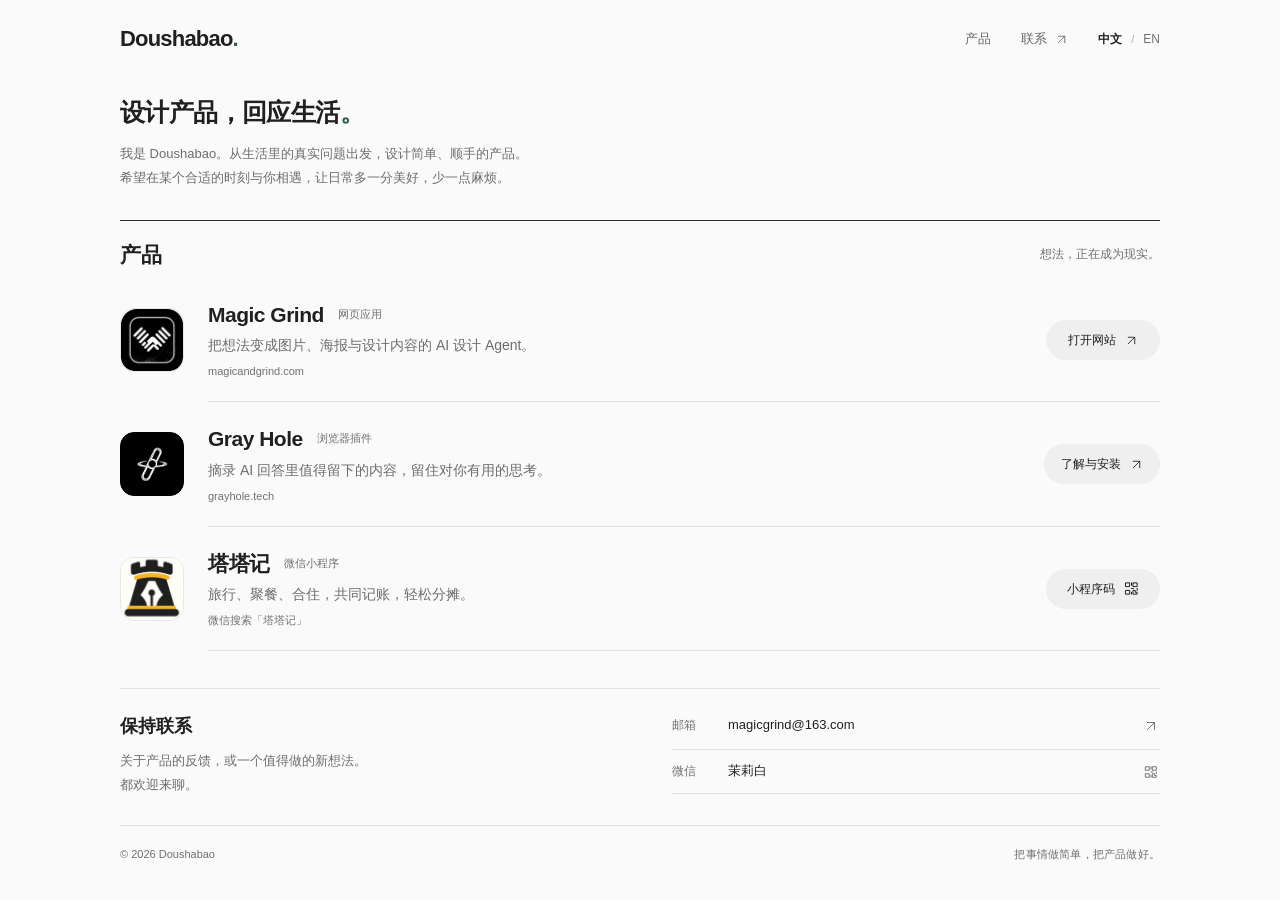
==== commit 419fb13d: "feat: add Chinese and English product directory versions" ====
--- a/index.html
+++ b/index.html
@@ -4,12 +4,13 @@
 <meta charset="UTF-8"><meta name="viewport" content="width=device-width, initial-scale=1">
 <meta name="theme-color" content="#fafafa"><meta name="description" content="我是 Doushabao，一名产品设计者。从日常中真实的问题出发，设计简单、顺手的产品。探索 Magic Grind、Gray Hole 和塔塔记。">
 <title>Doushabao — 产品与设计</title>
+<link rel="alternate" hreflang="zh-CN" href="./"><link rel="alternate" hreflang="en" href="en/"><link rel="alternate" hreflang="x-default" href="./">
 <link rel="icon" href="assets/monogram.svg" type="image/svg+xml"><link rel="stylesheet" href="style.css">
 </head>
 <body>
 <svg class="icon-library" xmlns="http://www.w3.org/2000/svg" aria-hidden="true"><symbol id="arrow" viewBox="0 0 24 24"><path d="M6 18 18 6M6 6h12v12"/></symbol><symbol id="chevron" viewBox="0 0 24 24"><path d="m6 9 6 6 6-6"/></symbol><symbol id="qr" viewBox="0 0 24 24"><path d="M3 3h6v6H3zM15 3h6v6h-6zM3 15h6v6H3zM15 15h3v3h3v3h-6zM21 12v3M12 3v4M12 12h3M12 18v3"/></symbol></svg>
 <div class="page">
-<header><a class="wordmark" href="./" aria-label="Doushabao 首页">Doushabao<span class="wordmark-period">.</span></a><nav aria-label="主导航"><a href="#products">产品</a><a href="#contact">联系<svg class="icon" aria-hidden="true"><use href="#arrow"/></svg></a></nav></header>
+<header><a class="wordmark" href="./" aria-label="Doushabao 首页">Doushabao<span class="wordmark-period">.</span></a><div class="header-right"><nav aria-label="主导航"><a href="#products">产品</a><a href="#contact">联系<svg class="icon" aria-hidden="true"><use href="#arrow"/></svg></a></nav><nav class="language-switch" aria-label="语言"><a href="./" lang="zh-CN" aria-current="page">中文</a><span aria-hidden="true">/</span><a href="en/" lang="en">EN</a></nav></div></header>
 <main>
 <section class="intro" aria-labelledby="intro-title"><h1 id="intro-title">设计产品，回应生活<span class="period">。</span></h1><p>我是 Doushabao。从生活里的真实问题出发，设计简单、顺手的产品。<br class="intro-break">希望在某个合适的时刻与你相遇，让日常多一分美好，少一点麻烦。</p></section>
 <section id="products" class="products" aria-labelledby="products-heading">
--- a/style.css
+++ b/style.css
@@ -21,3 +21,8 @@
 @media(max-width:650px){.page{padding:0 23px}header{height:68px}.wordmark{font-size:21px}nav{font-size:12px;gap:23px}.intro{padding:9px 0 22px}h1{font-size:23px;letter-spacing:-.5px;margin-bottom:9px}.intro p{font-size:12px;line-height:1.9}.intro-break{display:none}.section-heading{padding:17px 0 7px}.section-heading h2{font-size:19px}.section-heading>span{font-size:11px}.product-row{grid-template-columns:54px minmax(0,1fr) auto;column-gap:13px;min-height:128px;padding:20px 0;align-items:start}.product-icon{width:54px;height:54px;border-radius:12px;margin-top:3px}.tata-icon img{width:176px;height:176px;left:-62px;top:-62px}.grayhole-icon{padding:4px}.product-row:after{left:67px}.product-heading{flex-direction:column;align-items:flex-start;gap:4px;margin-bottom:6px}.product-heading h3{font-size:17px;letter-spacing:-.4px}.product-info>p{font-size:12px;line-height:1.7;margin-bottom:6px}.product-detail{font-size:11px;line-height:1.5;display:block}.action{font-size:11px;min-width:77px;padding:9px 11px;gap:4px;margin-top:12px}.action .icon{width:11px;height:11px}.action .qr-icon{width:12px;height:12px}.contact{grid-template-columns:1fr;gap:18px;margin:29px 0 0;padding:23px 0 25px}.contact>div>p{font-size:12px}.contact-link{grid-template-columns:36px minmax(0,1fr) 16px;padding:14px 0}.contact-label{font-size:11px}footer{gap:20px;padding:19px 0 22px;align-items:flex-start}footer>span:last-child{max-width:140px;text-align:right}.qr-dialog{padding:29px 20px 21px}.qr-dialog h2{font-size:20px}.dialog-actions{gap:8px}.primary-button,.secondary-button{padding:10px 12px;font-size:12px}}
 @media(max-width:370px){.page{padding:0 18px}h1{font-size:22px}.product-row{column-gap:10px;grid-template-columns:46px minmax(0,1fr) auto}.product-icon{width:46px;height:46px;border-radius:10px}.tata-icon img{width:150px;height:150px;left:-53px;top:-53px}.product-heading h3{font-size:16px}.action{min-width:70px;padding:8px}.product-row:after{left:56px}}
 @media(prefers-reduced-motion:reduce){html{scroll-behavior:auto}*,*:before,*:after{transition:none!important}}
+.header-right{display:flex;align-items:center;gap:30px}.language-switch{gap:9px;font-size:12px}.language-switch a{padding:9px 0;color:#707070}.language-switch a[aria-current=page]{color:#202020;font-weight:600}.language-switch span{font-size:11px;color:#aaa}
+html[lang=en] .intro h1{letter-spacing:-.6px}html[lang=en] .product-heading{gap:12px}
+@media(max-width:650px){.header-right>nav:first-child{display:none}.header-right{gap:0}.language-switch{gap:9px}html[lang=en] h1{font-size:23px}html[lang=en] .product-heading{gap:4px}html[lang=en] .action{padding-left:10px;padding-right:10px}html[lang=en] .dialog-actions{gap:8px}}
+html[lang=en] .platform{white-space:normal}
+.search-name{white-space:nowrap}
